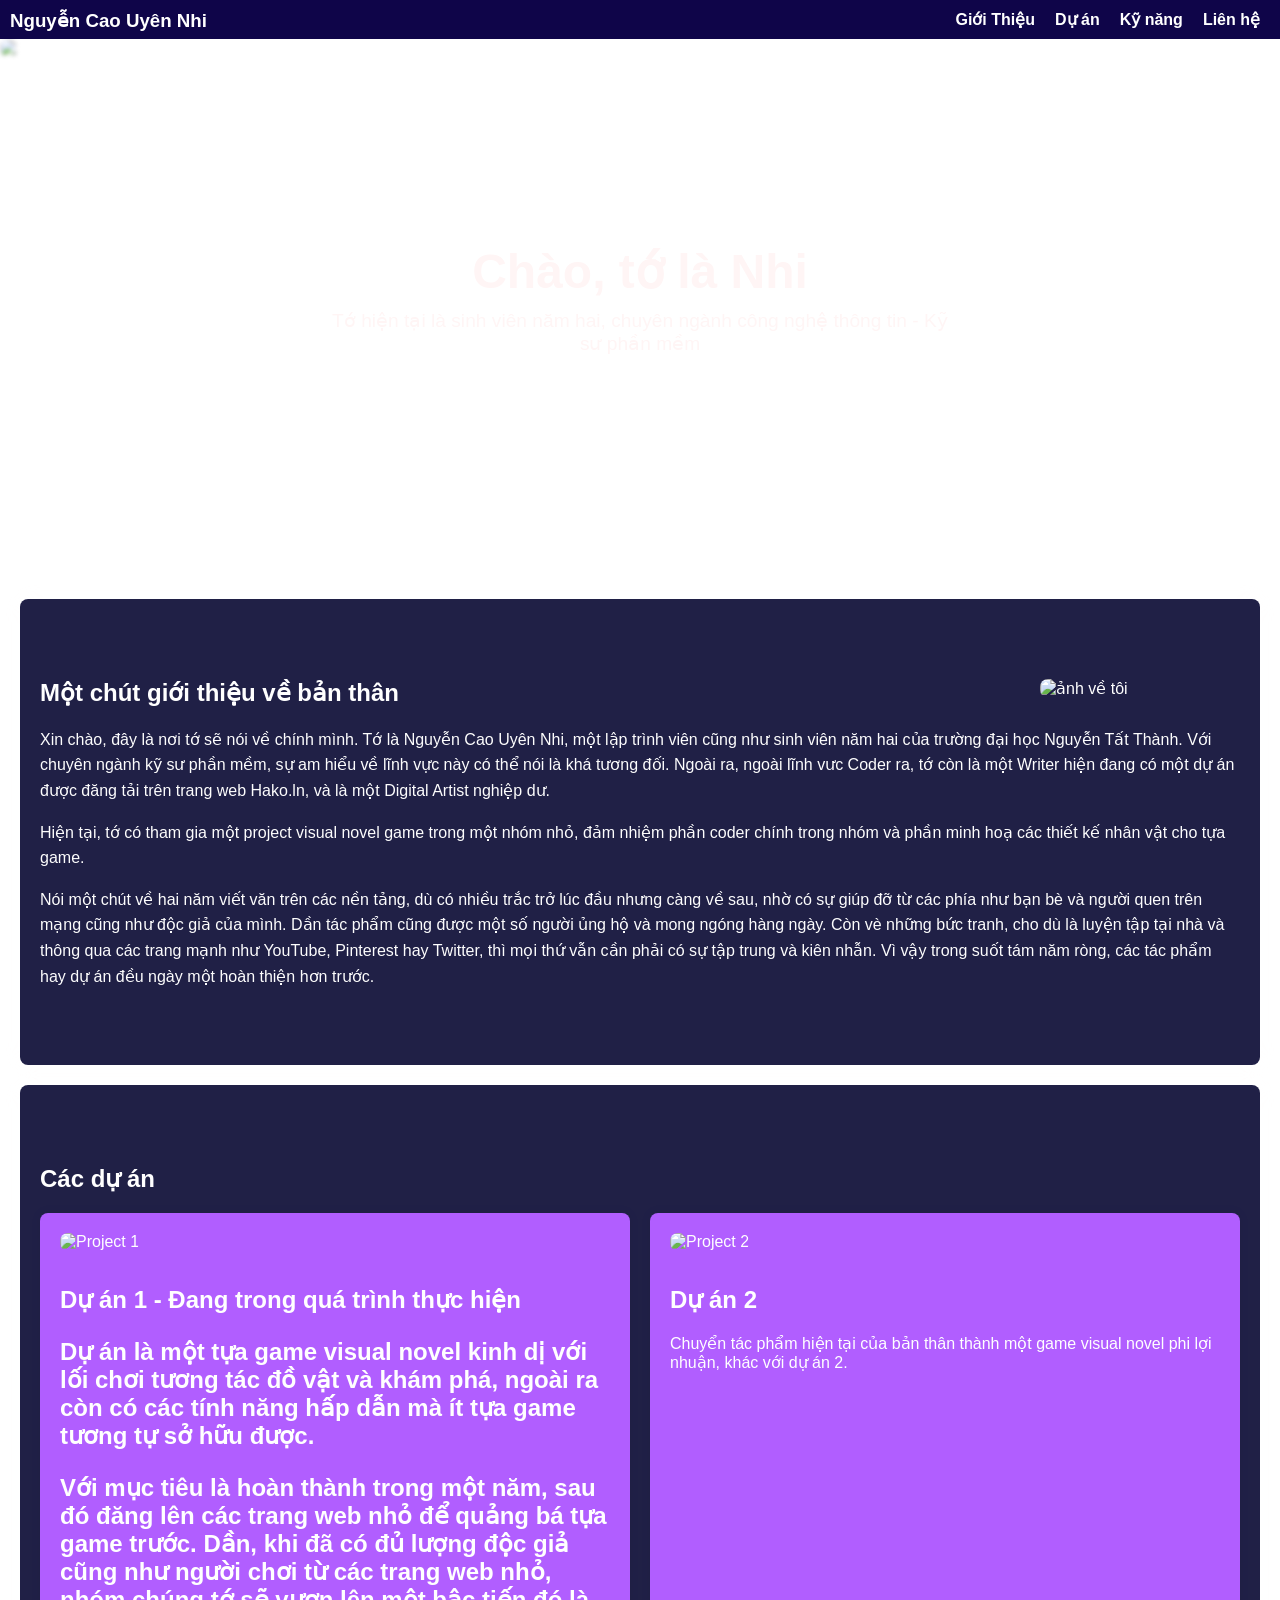
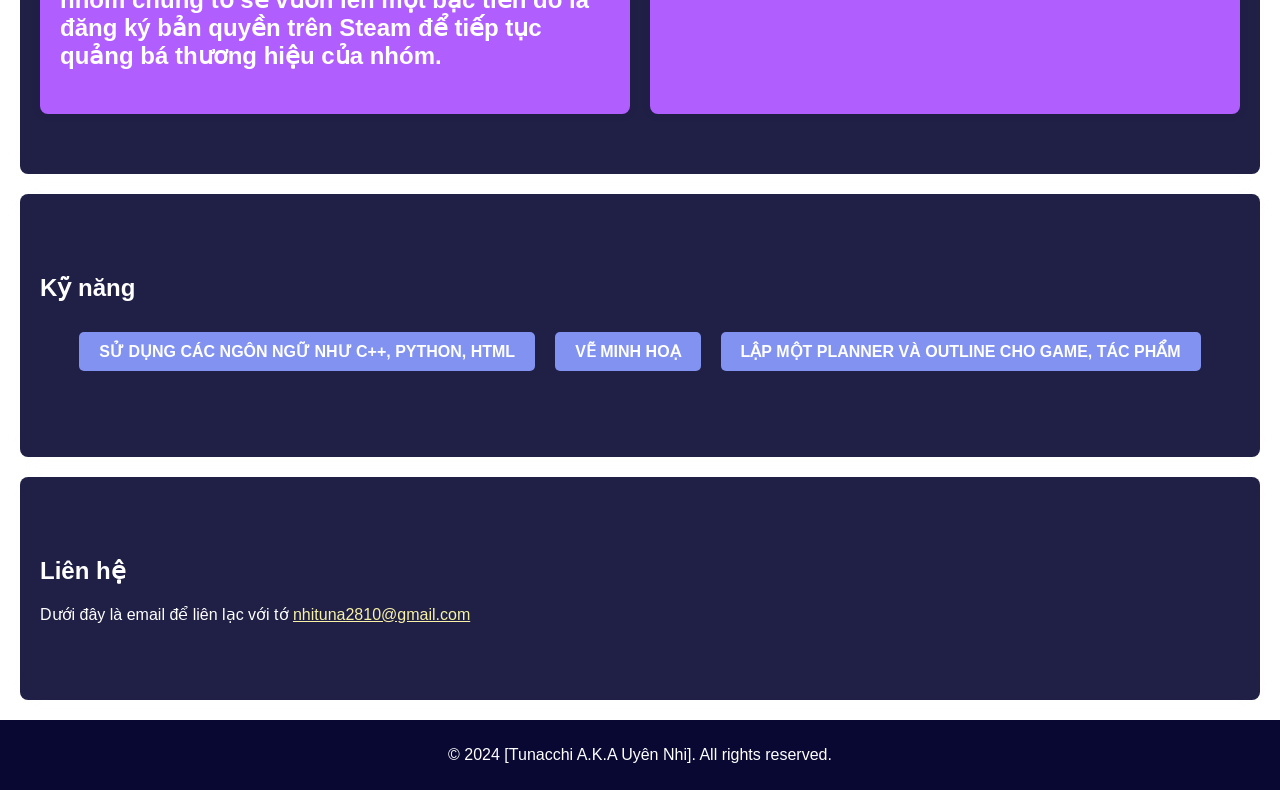
==== index.html @ 858b3e30 "first commit" ====
<!DOCTYPE html>
<html lang="en">
<head>
    <meta charset="UTF-8">
    <meta name="viewport" content="width=device-width, initial-scale=1.0">
    <title>Nguyễn Cao Uyên Nhi/2200008906</title>
    <link rel="stylesheet" href="styles.css">
</head>
<style>
body {
    margin: 0;
    padding: 0;
    background-image: url('D:/Portfolio/stuff/img/body-image.JPG'); 
    background-size: cover; 
    background-position: center; 
    background-repeat: no-repeat; 
    background-attachment: fixed; 
    font-family: Arial, sans-serif;
    color: rgb(255, 255, 255);
}


.header {
    position: relative; 
    height: 60vh; 
    overflow: hidden; 
}


.header-image {
    width: 100%; 
    height: 100%; 
    object-fit: cover; 
    filter: blur(2px); 
    opacity: 0.7; 
}


.header-content {
    position: absolute; 
    top: 50%; 
    left: 50%; 
    transform: translate(-50%, -50%); 
    text-align: center;
    color: #fff5f5;
}

.header-content h1 {
    font-size: 3em;
    margin: 0;
}

.header-content p {
    font-size: 1.2em;
    margin-top: 10px;
}

h3 {
    position: absolute; 
    top: 0; 
    left: 0; 
    margin: 10px; 
    font-size: 20; 
    text-decoration: none;
    color: #fff;
    font-weight: bold;
    transition: color 0.3s;
}


.btn-primary {
    display: inline-block;
    padding: 10px 20px;
    background-color: #007bff;
    color: #fff;
    text-decoration: none;
    border-radius: 5px;
    transition: background-color 0.3s ease;
}

.btn-primary:hover {
    background-color: #0056b3;
}

nav {
    display: grid;
    justify-content: end; 
    background-color: #0f0549;
    padding: 10px 20px;
}

.nav-links {
    list-style: none;
    margin: 0;
    padding: 0;
    display: grid;
    grid-auto-flow: column; 
    gap: 20px;
}

.nav-links li {
    display: flex;
    align-items: center;
}

.nav-links a {
    text-decoration: none;
    color: #fff;
    font-weight: bold;
    transition: color 0.3s;
}

.nav-links a:hover {
    color: #db5783;
}
section {
    padding: 60px 20px;
    margin: 20px auto;
    max-width: 1200px;
    background-color: #080833;
    border-radius: 8px;
    box-shadow: 0 0 20px rgba(255, 248, 248, 0.1);
    opacity: 0.9; 
}
section.content {
    padding: 20px; 
    background-color: #f9f9f9; 
    border: 1px solid #ddd; 
    border-radius: 5px;
}

img {
    width: 100%;
    border-radius: 8px;
    margin-bottom: 15px;
    transition: transform 0.5s ease;
    filter: blur(0)
}


.wrapped-image {
    float: right; /* Đặt ảnh sang bên phải và cho phép văn bản bọc xung quanh */
    margin: 0 0 10px 15px; /* Khoảng cách chỉ ở phía trái và phía dưới của ảnh */
    width: 200px; /* Đặt chiều rộng ảnh */
    height: auto; /* Tự động điều chỉnh chiều cao để giữ tỷ lệ */
}

/* Định dạng văn bản */
.content p {
    font-size: 16px; /* Kích thước chữ */
    line-height: 1.6; /* Khoảng cách giữa các dòng */
    color: #fdfdfd; /* Màu chữ */
}
.projects-grid {
    display: grid;
    grid-template-columns: repeat(auto-fit, minmax(300px, 1fr));
    gap: 20px;
}

.project {
    background-color: #a94dff;
    padding: 20px;
    border-radius: 8px;
    box-shadow: 0 0 10px rgba(0, 0, 0, 0.1);
    transition: transform 0.3s ease, box-shadow 0.3s ease;
}

.project:hover {
    transform: translateY(-10px);
    box-shadow: 0 0 20px rgba(0, 0, 0, 0.2);
}

.project img {
    width: 100%;
    border-radius: 8px;
    margin-bottom: 15px;
}

.skills-list {
    display: flex;
    justify-content: center;
    flex-wrap: wrap;
    list-style: none;
    padding: 0;
}

.skills-list li {
    background-color: #7487f0;
    color: #fff;
    padding: 10px 20px;
    margin: 10px;
    border-radius: 5px;
    font-weight: bold;
    text-transform: uppercase;
}

a {
    color: #f7f19d;
}

a:hover {
    color: red; /* Màu đỏ khi di chuột qua */
}

       
a:visited {
    color: #b6bbff; /* Màu tím khi liên kết đã được nhấp */
}

a:active {
    color: green; /* Màu xanh lá khi liên kết đang được nhấn */
}


footer {
    background-color: #080833;
    color: #fff;
    text-align: center;
    padding: 10px 0;
    position: relative;
}

</style>
<body>
    <h3 id="pageTitle">Nguyễn Cao Uyên Nhi</h3>
    <header>
        <nav>
            <ul class="nav-links">
                <li><a href="#about">Giới Thiệu</a></li>
                <li><a href="#projects">Dự án</a></li>
                <li><a href="#skills">Kỹ năng</a></li>
                <li><a href="#contact">Liên hệ</a></li>
            </ul>
        </nav>
    
    </header>
    <header class="header">
        <img src="D:/Portfolio/stuff/img/BG.PNG" alt="Header Background" class="header-image">
        <div class="header-content">
            <h1>Chào, tớ là Nhi</h1>
            <p>Tớ hiện tại là sinh viên năm hai, chuyên ngành công nghệ thông tin - Kỹ sư phần mềm</p>
        </div>
    </header>
    <section id="about">
        <div class="content">
            <img id="myImage" src="D:/Portfolio/stuff/img/myself.JPG" alt="ảnh về tôi" class="wrapped-image">
        <h2>Một chút giới thiệu về bản thân</h2>
        <p>Xin chào, đây là nơi tớ sẽ nói về chính mình. Tớ là Nguyễn Cao Uyên Nhi, một lập trình viên cũng như sinh viên năm hai của trường đại học Nguyễn Tất Thành. Với chuyên ngành kỹ sư phần mềm, sự am hiểu về lĩnh vực này có thể nói là khá tương đối. Ngoài ra, ngoài lĩnh vưc Coder ra, tớ còn là một Writer hiện đang có một dự án được đăng tải trên trang web Hako.ln, và là một Digital Artist nghiệp dư.</p>
        <p>Hiện tại, tớ có tham gia một project visual novel game trong một nhóm nhỏ, đảm nhiệm phần coder chính trong nhóm và phần minh hoạ các thiết kế nhân vật cho tựa game.</p>
        <p>Nói một chút về hai năm viết văn trên các nền tảng, dù có nhiều trắc trở lúc đầu nhưng càng về sau, nhờ có sự giúp đỡ từ các phía như bạn bè và người quen trên mạng cũng như độc giả của mình. Dần tác phẩm cũng được một số người ủng hộ và mong ngóng hàng ngày. Còn vè những bức tranh, cho dù là luyện tập tại nhà và thông qua các trang mạnh như YouTube, Pinterest hay Twitter, thì mọi thứ vẫn cần phải có sự tập trung và kiên nhẫn. Vì vậy trong suốt tám năm ròng, các tác phẩm hay dự án đều ngày một hoàn thiện hơn trước.</p>
        </div>

    <script src="image-ani.js"></script>
    </section>

    <section id="projects">
        <h2>Các dự án</h2>
        <div class="projects-grid">
            <div class="project">
                <img src="D:/Portfolio/stuff/img/pj1.png" alt="Project 1">
                <h2>Dự án 1 - Đang trong quá trình thực hiện</2>
                <p>Dự án là một tựa game visual novel kinh dị với lối chơi tương tác đồ vật và khám phá, ngoài ra còn có các tính năng hấp dẫn mà ít tựa game tương tự sở hữu được.</p>
                <p>Với mục tiêu là hoàn thành trong một năm, sau đó đăng lên các trang web nhỏ để quảng bá tựa game trước. Dần, khi đã có đủ lượng độc giả cũng như người chơi từ các trang web nhỏ, nhóm chúng tớ sẽ vươn lên một bậc tiến đó là đăng ký bản quyền trên Steam để tiếp tục quảng bá thương hiệu của nhóm.</p>
            </div>
            <div class="project">
                <img src="D:/Portfolio/stuff/img/pj2.png" alt="Project 2" width="700" height="800">
                <h2>Dự án 2</h2>
                <p>Chuyển tác phẩm hiện tại của bản thân thành một game visual novel phi lợi nhuận, khác với dự án 2.</p>
            </div>
        </div>
    </section>

    <section id="skills">
        <h2>Kỹ năng</h2>
        <ul class="skills-list">
            <li>Sử dụng các ngôn ngữ như C++, Python, HTML</li>
            <li>Vẽ minh hoạ</li>
            <li>Lập một planner và outline cho game, tác phẩm</li>
        </ul>
    </section>

    <section id="contact">
        <h2>Liên hệ</h2>
        <p>Dưới đây là email để liên lạc với tớ <a href="mailto:your.email@example.com">nhituna2810@gmail.com</a> </p>
    </section>

    <footer>
        <p>&copy; 2024 [Tunacchi A.K.A Uyên Nhi]. All rights reserved.</p>
    </footer>
</body>
</html>
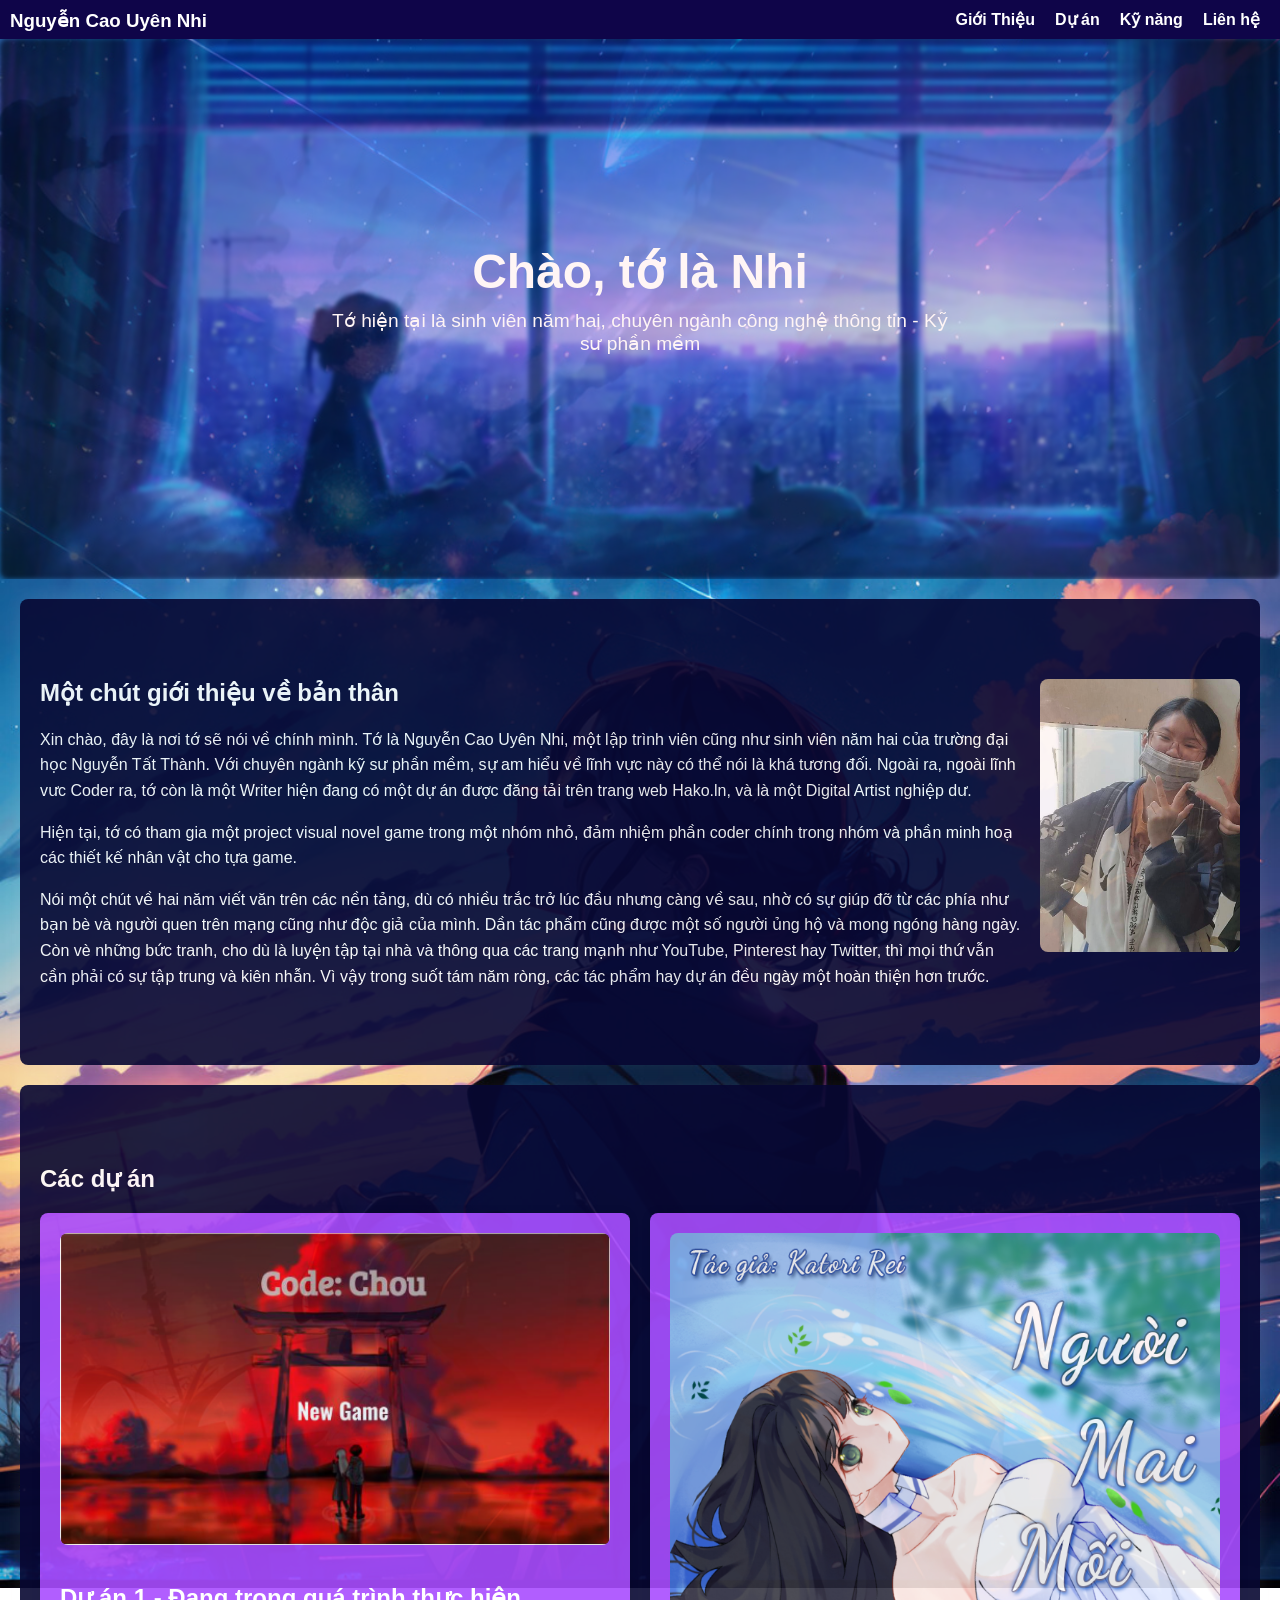
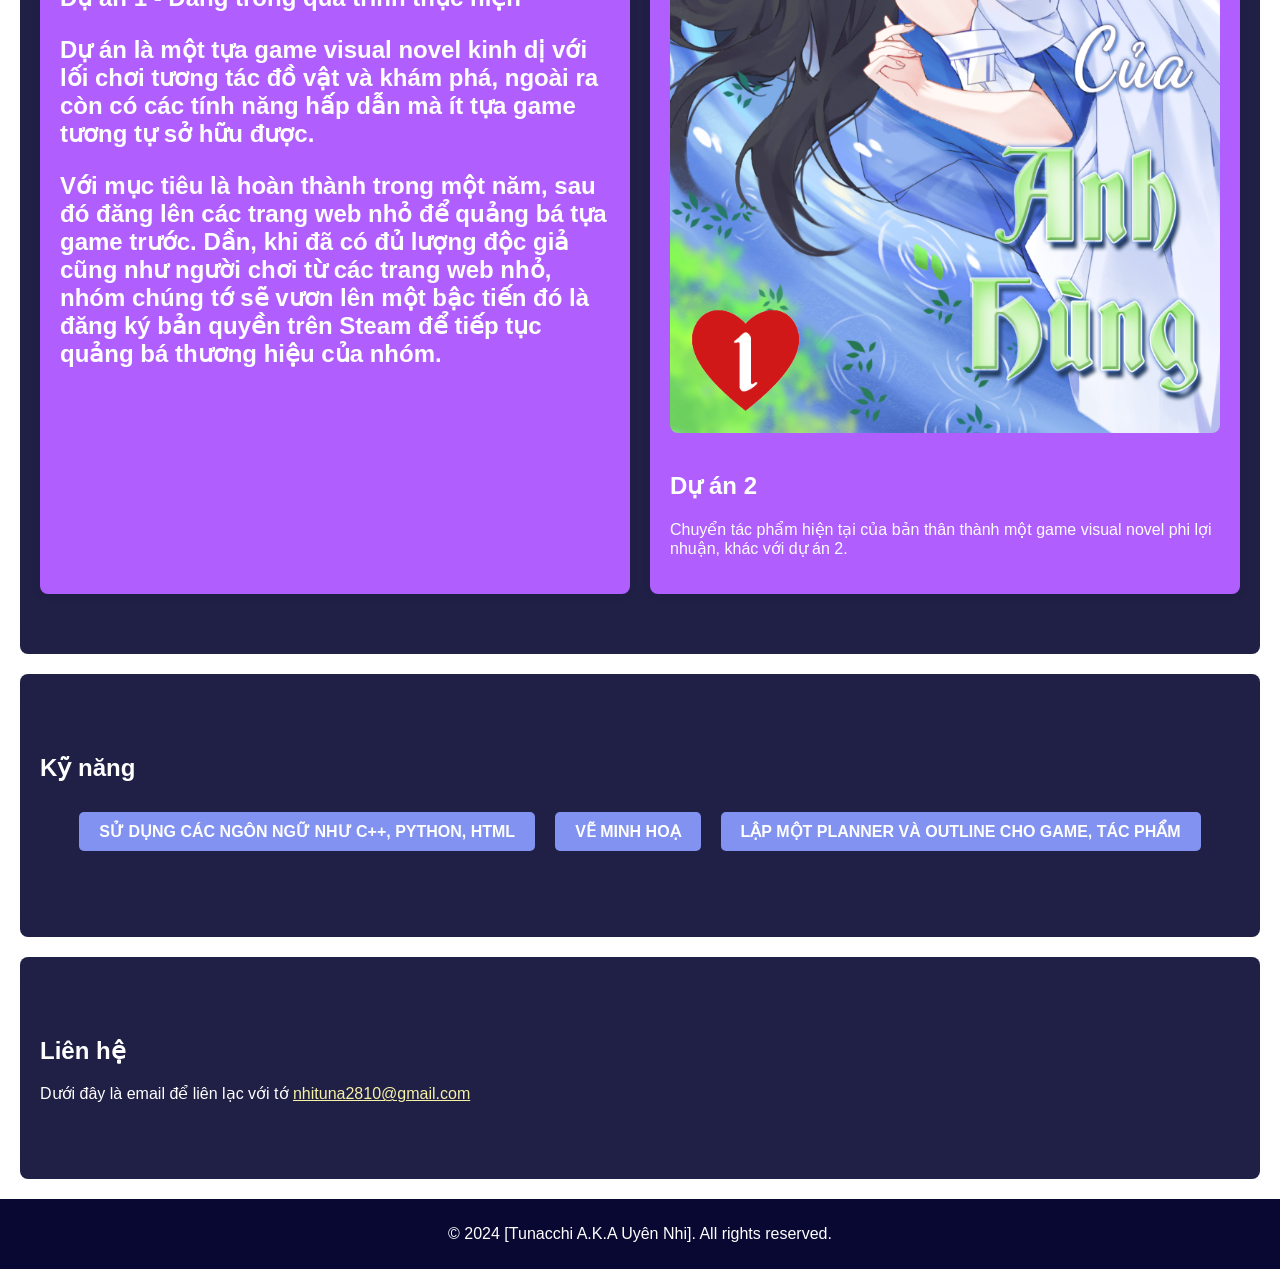
==== commit 3947e594: "Update index.html" ====
--- a/index.html
+++ b/index.html
@@ -10,7 +10,7 @@
 body {
     margin: 0;
     padding: 0;
-    background-image: url('D:/Portfolio/stuff/img/body-image.JPG'); 
+    background-image: url('./stuff/img/body-image.jpg'); 
     background-size: cover; 
     background-position: center; 
     background-repeat: no-repeat; 
@@ -139,17 +139,16 @@
 
 
 .wrapped-image {
-    float: right; /* Đặt ảnh sang bên phải và cho phép văn bản bọc xung quanh */
-    margin: 0 0 10px 15px; /* Khoảng cách chỉ ở phía trái và phía dưới của ảnh */
-    width: 200px; /* Đặt chiều rộng ảnh */
-    height: auto; /* Tự động điều chỉnh chiều cao để giữ tỷ lệ */
-}
-
-/* Định dạng văn bản */
+    float: right; 
+    margin: 0 0 10px 15px; 
+    width: 200px;
+    height: auto;
+}
+
 .content p {
-    font-size: 16px; /* Kích thước chữ */
-    line-height: 1.6; /* Khoảng cách giữa các dòng */
-    color: #fdfdfd; /* Màu chữ */
+    font-size: 16px;
+    line-height: 1.6; 
+    color: #fdfdfd;
 }
 .projects-grid {
     display: grid;
@@ -199,16 +198,16 @@
 }
 
 a:hover {
-    color: red; /* Màu đỏ khi di chuột qua */
+    color: red; 
 }
 
        
 a:visited {
-    color: #b6bbff; /* Màu tím khi liên kết đã được nhấp */
+    color: #b6bbff; 
 }
 
 a:active {
-    color: green; /* Màu xanh lá khi liên kết đang được nhấn */
+    color: green; 
 }
 
 
@@ -235,7 +234,7 @@
     
     </header>
     <header class="header">
-        <img src="D:/Portfolio/stuff/img/BG.PNG" alt="Header Background" class="header-image">
+        <img src="./stuff/img/BG.png" alt="Header Background" class="header-image">
         <div class="header-content">
             <h1>Chào, tớ là Nhi</h1>
             <p>Tớ hiện tại là sinh viên năm hai, chuyên ngành công nghệ thông tin - Kỹ sư phần mềm</p>
@@ -243,7 +242,7 @@
     </header>
     <section id="about">
         <div class="content">
-            <img id="myImage" src="D:/Portfolio/stuff/img/myself.JPG" alt="ảnh về tôi" class="wrapped-image">
+            <img id="myImage" src="./stuff/img/myself.jpg" alt="ảnh về tôi" class="wrapped-image">
         <h2>Một chút giới thiệu về bản thân</h2>
         <p>Xin chào, đây là nơi tớ sẽ nói về chính mình. Tớ là Nguyễn Cao Uyên Nhi, một lập trình viên cũng như sinh viên năm hai của trường đại học Nguyễn Tất Thành. Với chuyên ngành kỹ sư phần mềm, sự am hiểu về lĩnh vực này có thể nói là khá tương đối. Ngoài ra, ngoài lĩnh vưc Coder ra, tớ còn là một Writer hiện đang có một dự án được đăng tải trên trang web Hako.ln, và là một Digital Artist nghiệp dư.</p>
         <p>Hiện tại, tớ có tham gia một project visual novel game trong một nhóm nhỏ, đảm nhiệm phần coder chính trong nhóm và phần minh hoạ các thiết kế nhân vật cho tựa game.</p>
@@ -257,13 +256,13 @@
         <h2>Các dự án</h2>
         <div class="projects-grid">
             <div class="project">
-                <img src="D:/Portfolio/stuff/img/pj1.png" alt="Project 1">
+                <img src="./stuff/img/pj1.png" alt="Project 1">
                 <h2>Dự án 1 - Đang trong quá trình thực hiện</2>
                 <p>Dự án là một tựa game visual novel kinh dị với lối chơi tương tác đồ vật và khám phá, ngoài ra còn có các tính năng hấp dẫn mà ít tựa game tương tự sở hữu được.</p>
                 <p>Với mục tiêu là hoàn thành trong một năm, sau đó đăng lên các trang web nhỏ để quảng bá tựa game trước. Dần, khi đã có đủ lượng độc giả cũng như người chơi từ các trang web nhỏ, nhóm chúng tớ sẽ vươn lên một bậc tiến đó là đăng ký bản quyền trên Steam để tiếp tục quảng bá thương hiệu của nhóm.</p>
             </div>
             <div class="project">
-                <img src="D:/Portfolio/stuff/img/pj2.png" alt="Project 2" width="700" height="800">
+                <img src="./stuff/img/pj2.png" alt="Project 2" width="700" height="800">
                 <h2>Dự án 2</h2>
                 <p>Chuyển tác phẩm hiện tại của bản thân thành một game visual novel phi lợi nhuận, khác với dự án 2.</p>
             </div>
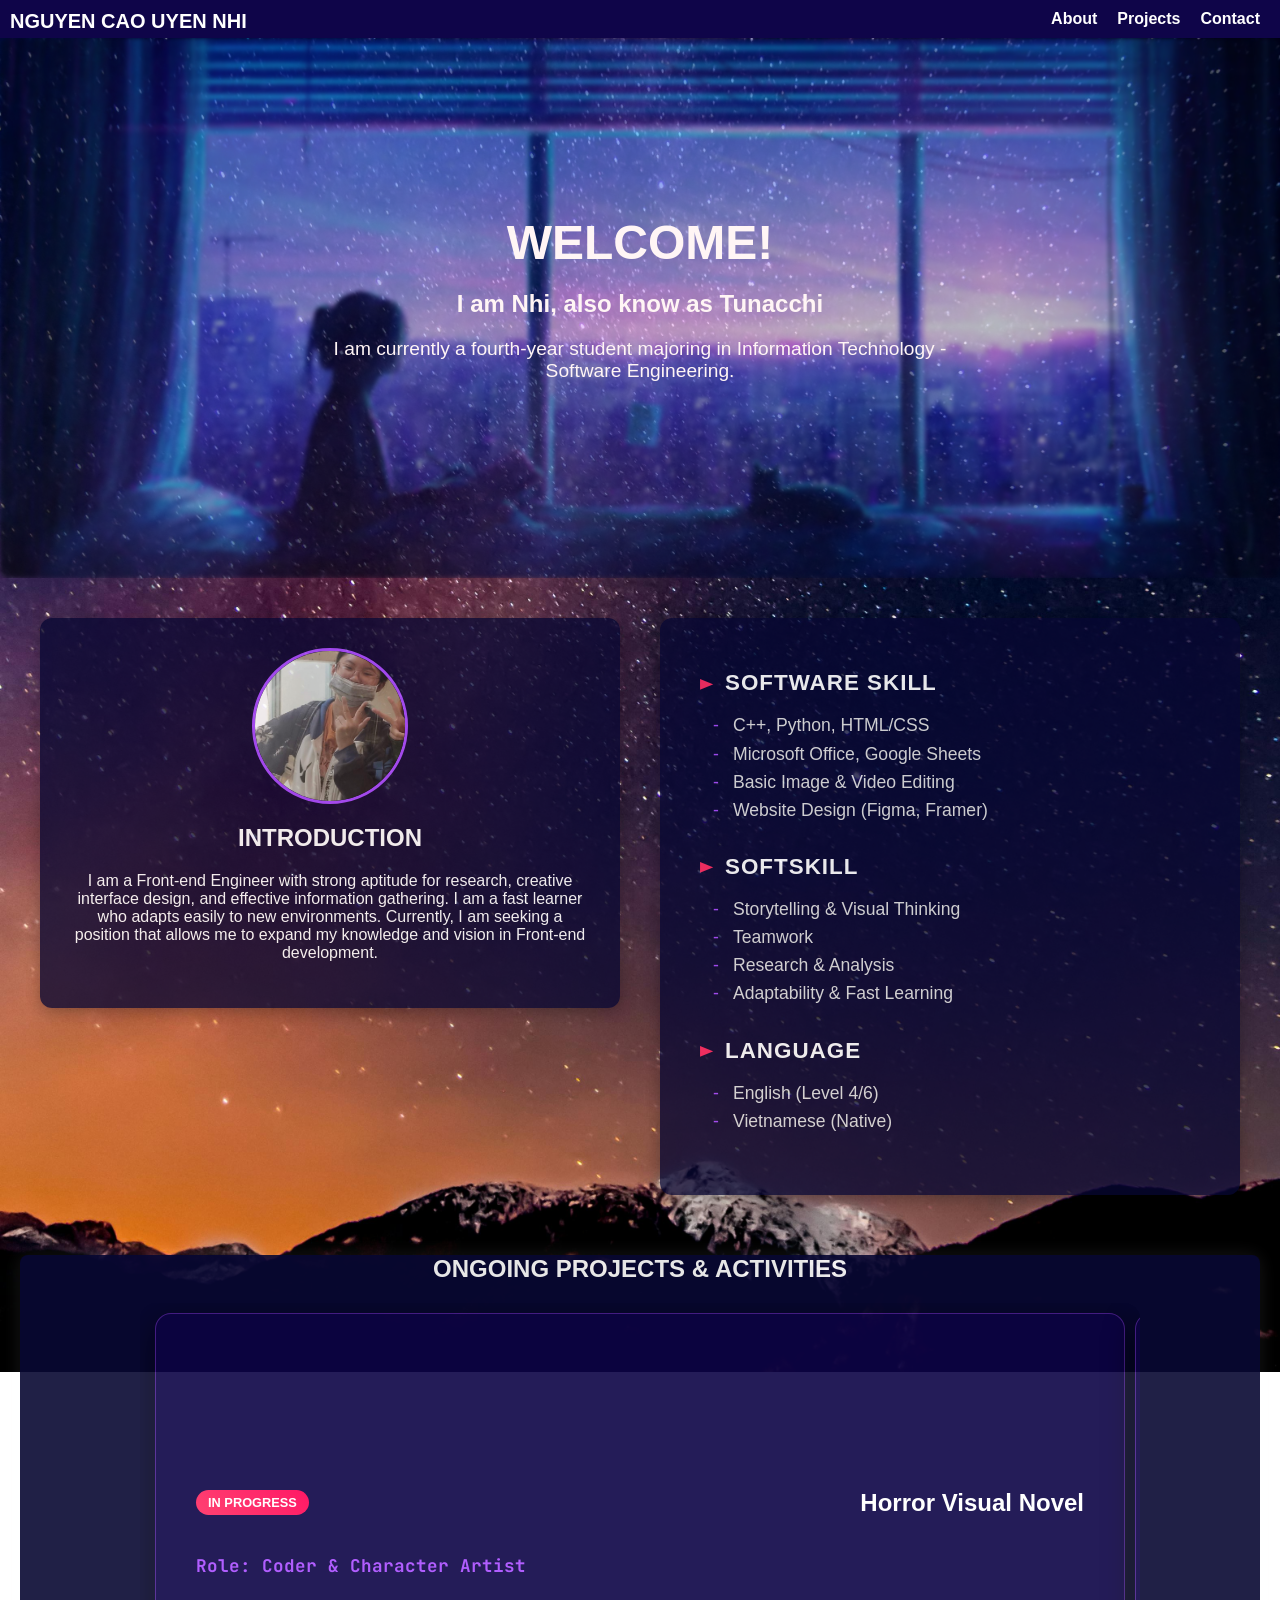
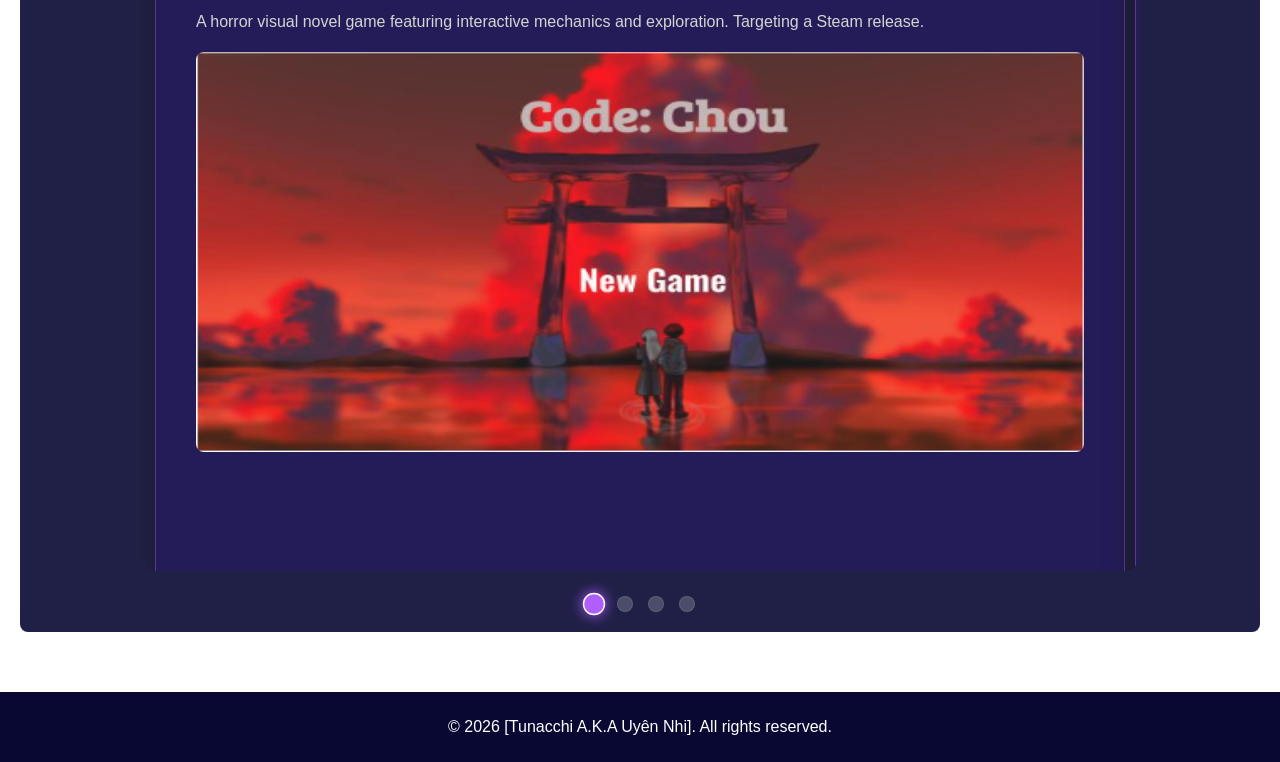
==== commit 169b96df: "Phần tiếng anh" ====
--- a/index.html
+++ b/index.html
@@ -3,232 +3,19 @@
 <head>
     <meta charset="UTF-8">
     <meta name="viewport" content="width=device-width, initial-scale=1.0">
-    <title>Nguyễn Cao Uyên Nhi/2200008906</title>
+    <title>Portfolio | Nguyễn Cao Uyên Nhi</title>
+    <link href="https://fonts.googleapis.com/css2?family=Inter:wght@400;600;800&family=JetBrains+Mono:wght@400;700&display=swap" rel="stylesheet">
     <link rel="stylesheet" href="styles.css">
+    
 </head>
-<style>
-body {
-    margin: 0;
-    padding: 0;
-    background-image: url('./stuff/img/body-image.jpg'); 
-    background-size: cover; 
-    background-position: center; 
-    background-repeat: no-repeat; 
-    background-attachment: fixed; 
-    font-family: Arial, sans-serif;
-    color: rgb(255, 255, 255);
-}
-
-
-.header {
-    position: relative; 
-    height: 60vh; 
-    overflow: hidden; 
-}
-
-
-.header-image {
-    width: 100%; 
-    height: 100%; 
-    object-fit: cover; 
-    filter: blur(2px); 
-    opacity: 0.7; 
-}
-
-
-.header-content {
-    position: absolute; 
-    top: 50%; 
-    left: 50%; 
-    transform: translate(-50%, -50%); 
-    text-align: center;
-    color: #fff5f5;
-}
-
-.header-content h1 {
-    font-size: 3em;
-    margin: 0;
-}
-
-.header-content p {
-    font-size: 1.2em;
-    margin-top: 10px;
-}
-
-h3 {
-    position: absolute; 
-    top: 0; 
-    left: 0; 
-    margin: 10px; 
-    font-size: 20; 
-    text-decoration: none;
-    color: #fff;
-    font-weight: bold;
-    transition: color 0.3s;
-}
-
-
-.btn-primary {
-    display: inline-block;
-    padding: 10px 20px;
-    background-color: #007bff;
-    color: #fff;
-    text-decoration: none;
-    border-radius: 5px;
-    transition: background-color 0.3s ease;
-}
-
-.btn-primary:hover {
-    background-color: #0056b3;
-}
-
-nav {
-    display: grid;
-    justify-content: end; 
-    background-color: #0f0549;
-    padding: 10px 20px;
-}
-
-.nav-links {
-    list-style: none;
-    margin: 0;
-    padding: 0;
-    display: grid;
-    grid-auto-flow: column; 
-    gap: 20px;
-}
-
-.nav-links li {
-    display: flex;
-    align-items: center;
-}
-
-.nav-links a {
-    text-decoration: none;
-    color: #fff;
-    font-weight: bold;
-    transition: color 0.3s;
-}
-
-.nav-links a:hover {
-    color: #db5783;
-}
-section {
-    padding: 60px 20px;
-    margin: 20px auto;
-    max-width: 1200px;
-    background-color: #080833;
-    border-radius: 8px;
-    box-shadow: 0 0 20px rgba(255, 248, 248, 0.1);
-    opacity: 0.9; 
-}
-section.content {
-    padding: 20px; 
-    background-color: #f9f9f9; 
-    border: 1px solid #ddd; 
-    border-radius: 5px;
-}
-
-img {
-    width: 100%;
-    border-radius: 8px;
-    margin-bottom: 15px;
-    transition: transform 0.5s ease;
-    filter: blur(0)
-}
-
-
-.wrapped-image {
-    float: right; 
-    margin: 0 0 10px 15px; 
-    width: 200px;
-    height: auto;
-}
-
-.content p {
-    font-size: 16px;
-    line-height: 1.6; 
-    color: #fdfdfd;
-}
-.projects-grid {
-    display: grid;
-    grid-template-columns: repeat(auto-fit, minmax(300px, 1fr));
-    gap: 20px;
-}
-
-.project {
-    background-color: #a94dff;
-    padding: 20px;
-    border-radius: 8px;
-    box-shadow: 0 0 10px rgba(0, 0, 0, 0.1);
-    transition: transform 0.3s ease, box-shadow 0.3s ease;
-}
-
-.project:hover {
-    transform: translateY(-10px);
-    box-shadow: 0 0 20px rgba(0, 0, 0, 0.2);
-}
-
-.project img {
-    width: 100%;
-    border-radius: 8px;
-    margin-bottom: 15px;
-}
-
-.skills-list {
-    display: flex;
-    justify-content: center;
-    flex-wrap: wrap;
-    list-style: none;
-    padding: 0;
-}
-
-.skills-list li {
-    background-color: #7487f0;
-    color: #fff;
-    padding: 10px 20px;
-    margin: 10px;
-    border-radius: 5px;
-    font-weight: bold;
-    text-transform: uppercase;
-}
-
-a {
-    color: #f7f19d;
-}
-
-a:hover {
-    color: red; 
-}
-
-       
-a:visited {
-    color: #b6bbff; 
-}
-
-a:active {
-    color: green; 
-}
-
-
-footer {
-    background-color: #080833;
-    color: #fff;
-    text-align: center;
-    padding: 10px 0;
-    position: relative;
-}
-
-</style>
 <body>
-    <h3 id="pageTitle">Nguyễn Cao Uyên Nhi</h3>
+    <h3 id="pageTitle">NGUYEN CAO UYEN NHI</h3>
     <header>
         <nav>
             <ul class="nav-links">
-                <li><a href="#about">Giới Thiệu</a></li>
-                <li><a href="#projects">Dự án</a></li>
-                <li><a href="#skills">Kỹ năng</a></li>
-                <li><a href="#contact">Liên hệ</a></li>
+                <li><a href="#about">About</a></li>
+                <li><a href="#projects">Projects</a></li>
+                <li><a href="contact.html">Contact</a></li>
             </ul>
         </nav>
     
@@ -236,55 +23,198 @@
     <header class="header">
         <img src="./stuff/img/BG.png" alt="Header Background" class="header-image">
         <div class="header-content">
-            <h1>Chào, tớ là Nhi</h1>
-            <p>Tớ hiện tại là sinh viên năm hai, chuyên ngành công nghệ thông tin - Kỹ sư phần mềm</p>
+            <h1>WELCOME!</h1>
+            <h2>I am Nhi, also know as Tunacchi</h2>
+            <p>I am currently a fourth-year student majoring in Information Technology - Software Engineering.</p>
         </div>
     </header>
-    <section id="about">
-        <div class="content">
-            <img id="myImage" src="./stuff/img/myself.jpg" alt="ảnh về tôi" class="wrapped-image">
-        <h2>Một chút giới thiệu về bản thân</h2>
-        <p>Xin chào, đây là nơi tớ sẽ nói về chính mình. Tớ là Nguyễn Cao Uyên Nhi, một lập trình viên cũng như sinh viên năm hai của trường đại học Nguyễn Tất Thành. Với chuyên ngành kỹ sư phần mềm, sự am hiểu về lĩnh vực này có thể nói là khá tương đối. Ngoài ra, ngoài lĩnh vưc Coder ra, tớ còn là một Writer hiện đang có một dự án được đăng tải trên trang web Hako.ln, và là một Digital Artist nghiệp dư.</p>
-        <p>Hiện tại, tớ có tham gia một project visual novel game trong một nhóm nhỏ, đảm nhiệm phần coder chính trong nhóm và phần minh hoạ các thiết kế nhân vật cho tựa game.</p>
-        <p>Nói một chút về hai năm viết văn trên các nền tảng, dù có nhiều trắc trở lúc đầu nhưng càng về sau, nhờ có sự giúp đỡ từ các phía như bạn bè và người quen trên mạng cũng như độc giả của mình. Dần tác phẩm cũng được một số người ủng hộ và mong ngóng hàng ngày. Còn vè những bức tranh, cho dù là luyện tập tại nhà và thông qua các trang mạnh như YouTube, Pinterest hay Twitter, thì mọi thứ vẫn cần phải có sự tập trung và kiên nhẫn. Vì vậy trong suốt tám năm ròng, các tác phẩm hay dự án đều ngày một hoàn thiện hơn trước.</p>
-        </div>
-
+    <div class="profile-container">
+    
+        <section id="about" class="split-section">
+            <div class="about-content">
+                <img src="./stuff/img/myself.jpg" alt="Avatar" class="avatar-img">
+                <h2>INTRODUCTION</h2>
+                <p>
+                    I am a Front-end Engineer with strong aptitude for research, creative interface design, and effective information gathering. 
+                    I am a fast learner who adapts easily to new environments. 
+                    Currently, I am seeking a position that allows me to expand my knowledge and vision in Front-end development.
+                </p>
+            </div>
+        </section>
+    <!--Phần Skill-->
+        <section id="skills" class="split-section">
+        
+            <div class="skill-block">
+                <h3>SOFTWARE SKILL</h3> <ul>
+                    <li>C++, Python, HTML/CSS</li>
+                    <li>Microsoft Office, Google Sheets</li>
+                    <li>Basic Image & Video Editing</li>
+                    <li>Website Design (Figma, Framer)</li>
+                </ul>
+            </div>
+    
+            <div class="skill-block">
+                <h3>SOFTSKILL</h3>
+                <ul>
+                    <li>Storytelling & Visual Thinking</li>
+                    <li>Teamwork</li>
+                    <li>Research & Analysis</li>
+                    <li>Adaptability & Fast Learning</li>
+                </ul>
+            </div>
+    
+            <div class="skill-block">
+                <h3>LANGUAGE</h3>
+                <ul>
+                    <li>English (Level 4/6)</li>
+                    <li>Vietnamese (Native)</li>
+                </ul>
+            </div>
+        </section>
+    
+    </div>
+        <!--Project-->
     <script src="image-ani.js"></script>
     </section>
 
-    <section id="projects">
-        <h2>Các dự án</h2>
-        <div class="projects-grid">
-            <div class="project">
-                <img src="./stuff/img/pj1.png" alt="Project 1">
-                <h2>Dự án 1 - Đang trong quá trình thực hiện</2>
-                <p>Dự án là một tựa game visual novel kinh dị với lối chơi tương tác đồ vật và khám phá, ngoài ra còn có các tính năng hấp dẫn mà ít tựa game tương tự sở hữu được.</p>
-                <p>Với mục tiêu là hoàn thành trong một năm, sau đó đăng lên các trang web nhỏ để quảng bá tựa game trước. Dần, khi đã có đủ lượng độc giả cũng như người chơi từ các trang web nhỏ, nhóm chúng tớ sẽ vươn lên một bậc tiến đó là đăng ký bản quyền trên Steam để tiếp tục quảng bá thương hiệu của nhóm.</p>
-            </div>
-            <div class="project">
-                <img src="./stuff/img/pj2.png" alt="Project 2" width="700" height="800">
-                <h2>Dự án 2</h2>
-                <p>Chuyển tác phẩm hiện tại của bản thân thành một game visual novel phi lợi nhuận, khác với dự án 2.</p>
-            </div>
+    <section id="projects" class="projects-section">
+        <h2 class="section-title">ONGOING PROJECTS & ACTIVITIES</h2>
+        
+        <div class="carousel-wrapper">
+            
+            <div class="carousel-view-port">
+                <div class="carousel-track">
+                    
+                    <div class="project-slide">
+                        <div class="project-card">
+                            <div class="card-header">
+                                <span class="status-tag">In Progress</span>
+                                <h3>Horror Visual Novel</h3>
+                            </div>
+                            <p class="role">Role: Coder & Character Artist</p>
+                            <p class="desc">A horror visual novel game featuring interactive mechanics and exploration. Targeting a Steam release.</p>
+                            <img src="./stuff/img/pj1.png" alt="Project1" class="project1-img" width="200" height="400">
+                        </div>
+                    </div>
+    
+                    <div class="project-slide">
+                        <div class="project-card">
+                            <div class="card-header">
+                                <span class="status-tag">Active</span>
+                                <h3>Visual Novel Adaptation</h3>
+                            </div>
+                            <p class="role">Role: Solo Developer</p>
+                            <p class="desc">A non-profit project adapting my original novel into a visual novel format.</p>
+                        </div>
+                    </div>
+    
+                    <div class="project-slide">
+                        <div class="project-card">
+                            <div class="card-header">
+                                <span class="status-tag">Serializing</span>
+                                <h3>Web Novel Writer</h3>
+                            </div>
+                            
+                            <p class="role">Role: Author</p>
+                            <p class="desc">
+                                Writing and publishing original light novels on Hako.ln community. Actively engaging with readers.
+                            </p>
+                                <div class="artwork-gallery">
+                                    <img src="./stuff/img/BiaNovel.png" alt="Novel 1" class="novel1-img">
+                                    <img src="./stuff/img/BiaNovel2.png" alt="Novel 2" class="novel2-img">
+                                </div>
+                        </div>
+                    </div>
+    
+                     <div class="project-slide">
+                        <div class="project-card">
+                            <div class="card-header">
+                                <span class="status-tag">Hobby</span>
+                                <h3>Digital Artist</h3>
+                            </div>
+                            <p class="role">Role: Digital Artist</p>
+                            <p class="desc">
+                                Creating character designs and illustrations for game and novels assets. Still open for commission.
+                            </p>
+                            
+                            <div class="artwork-gallery">
+                                <img src="./stuff/img/Bia-Hoa.png" alt="Art 1" class="commission1-img">
+                                
+                                <img src="./stuff/img/lafter.png" alt="Art 2" class="commission2-img">
+                            </div>
+                        </div>
+                    </div>
+    
+                </div>
+            </div>
+    
+            <div class="carousel-indicators"></div>
+            
         </div>
     </section>
 
-    <section id="skills">
-        <h2>Kỹ năng</h2>
-        <ul class="skills-list">
-            <li>Sử dụng các ngôn ngữ như C++, Python, HTML</li>
-            <li>Vẽ minh hoạ</li>
-            <li>Lập một planner và outline cho game, tác phẩm</li>
-        </ul>
-    </section>
-
-    <section id="contact">
-        <h2>Liên hệ</h2>
-        <p>Dưới đây là email để liên lạc với tớ <a href="mailto:your.email@example.com">nhituna2810@gmail.com</a> </p>
-    </section>
+    <script>
+        const track = document.querySelector('.carousel-track');
+        const slides = document.querySelectorAll('.project-slide');
+        const indicatorsContainer = document.querySelector('.carousel-indicators');
+        let currentIndex = 0;
+        let autoSlideInterval;
+    
+        // 1. Tự động tạo các chấm tròn dựa trên số lượng slide
+        slides.forEach((slide, index) => {
+            const dot = document.createElement('div');
+            dot.classList.add('dot');
+            if (index === 0) dot.classList.add('active'); // Chấm đầu tiên sáng
+            
+            // Khi bấm vào chấm
+            dot.addEventListener('click', () => {
+                goToSlide(index);
+                resetTimer(); // Reset bộ đếm giờ để không bị trượt loạn xạ
+            });
+            
+            indicatorsContainer.appendChild(dot);
+        });
+    
+        const dots = document.querySelectorAll('.dot');
+    
+        // 2. Hàm chuyển slide
+        function goToSlide(index) {
+            currentIndex = index;
+            
+            // Di chuyển đường ray
+            track.style.transform = `translateX(-${currentIndex * 100}%)`;
+            
+            // Cập nhật đèn sáng cho chấm tròn
+            dots.forEach(dot => dot.classList.remove('active'));
+            dots[currentIndex].classList.add('active');
+        }
+    
+        // 3. Hàm tự động chạy
+        function nextSlide() {
+            let nextIndex = currentIndex + 1;
+            if (nextIndex >= slides.length) {
+                nextIndex = 0;
+            }
+            goToSlide(nextIndex);
+        }
+    
+        // Khởi động bộ đếm giờ (3 giây chuyển 1 lần)
+        function startTimer() {
+            autoSlideInterval = setInterval(nextSlide, 3000);
+        }
+    
+        function resetTimer() {
+            clearInterval(autoSlideInterval); // Xóa bộ đếm cũ
+            startTimer(); // Bắt đầu bộ đếm mới
+        }
+    
+        // Bắt đầu chạy
+        startTimer();
+    </script>
+    
 
     <footer>
-        <p>&copy; 2024 [Tunacchi A.K.A Uyên Nhi]. All rights reserved.</p>
+        <p>&copy; 2026 [Tunacchi A.K.A Uyên Nhi]. All rights reserved.</p>
     </footer>
 </body>
 </html>
--- a/styles.css
+++ b/styles.css
@@ -0,0 +1,685 @@
+html {
+    scroll-behavior: smooth;
+}
+
+body {
+    margin: 0;
+    padding: 0;
+    background-image: url('./stuff/img/body-image.jpg'); 
+    background-size: cover; 
+    background-position: center; 
+    background-repeat: no-repeat; 
+    background-attachment: fixed; 
+    font-family: Arial, sans-serif;
+    color: rgb(255, 255, 255);
+}
+
+
+.header {
+    position: relative; 
+    height: 60vh; 
+    overflow: hidden; 
+}
+
+
+.header-image {
+    width: 100%; 
+    height: 100%; 
+    object-fit: cover; 
+    filter: blur(2px); 
+    opacity: 0.7; 
+}
+
+
+.header-content {
+    position: absolute; 
+    top: 50%; 
+    left: 50%; 
+    transform: translate(-50%, -50%); 
+    text-align: center;
+    color: #fff5f5;
+}
+
+.header-content h1 {
+    font-size: 3em;
+    margin: 0;
+}
+
+.header-content p {
+    font-size: 1.2em;
+    margin-top: 10px;
+}
+
+#pageTitle {   /* <--- Đổi chỗ này nè! */
+    position: absolute; 
+    top: 0; 
+    left: 0; 
+    margin: 10px; 
+    font-size: 20px; /* Nhớ thêm px vào số 20 cho chuẩn nha */
+    text-decoration: none;
+    color: #fff;
+    font-weight: bold;
+    transition: color 0.3s;
+    z-index: 1000; /* Thêm dòng này để tên cậu luôn nổi lên trên cùng */
+}
+
+
+.btn-primary {
+    display: inline-block;
+    padding: 10px 20px;
+    background-color: #007bff;
+    color: #fff;
+    text-decoration: none;
+    border-radius: 5px;
+    transition: background-color 0.3s ease;
+}
+
+.btn-primary:hover {
+    background-color: #0056b3;
+}
+
+nav {
+    display: grid;
+    justify-content: end; 
+    background-color: #0f0549;
+    padding: 10px 20px;
+}
+
+.nav-links {
+    list-style: none;
+    margin: 0;
+    padding: 0;
+    display: grid;
+    grid-auto-flow: column; 
+    gap: 20px;
+}
+
+.nav-links li {
+    display: flex;
+    align-items: center;
+}
+
+.nav-links a {
+    text-decoration: none;
+    color: #fff;
+    font-weight: bold;
+    transition: color 0.3s;
+}
+
+.nav-links a:hover {
+    color: #db5783;
+}
+section {
+    padding: 60px 20px;
+    margin: 20px auto;
+    max-width: 1200px;
+    background-color: #080833;
+    border-radius: 8px;
+    box-shadow: 0 0 20px rgba(255, 248, 248, 0.1);
+    opacity: 0.9; 
+}
+section.content {
+    padding: 20px; 
+    background-color: #f9f9f9; 
+    border: 1px solid #ddd; 
+    border-radius: 5px;
+}
+
+img {
+    width: 100%;
+    border-radius: 8px;
+    margin-bottom: 15px;
+    transition: transform 0.5s ease;
+    filter: blur(0)
+}
+
+
+.wrapped-image {
+    float: right; 
+    margin: 0 0 10px 15px; 
+    width: 200px;
+    height: auto;
+}
+
+.content p {
+    font-size: 16px;
+    line-height: 1.6; 
+    color: #fdfdfd;
+}
+.projects-grid {
+    display: grid;
+    grid-template-columns: repeat(auto-fit, minmax(300px, 1fr));
+    gap: 20px;
+}
+
+.project {
+    background-color: #a94dff;
+    padding: 20px;
+    border-radius: 8px;
+    box-shadow: 0 0 10px rgba(0, 0, 0, 0.1);
+    transition: transform 0.3s ease, box-shadow 0.3s ease;
+}
+
+.project:hover {
+    transform: translateY(-10px);
+    box-shadow: 0 0 20px rgba(0, 0, 0, 0.2);
+}
+
+.project img {
+    width: 100%;
+    border-radius: 8px;
+    margin-bottom: 15px;
+}
+
+.skills-list {
+    display: flex;
+    justify-content: center;
+    flex-wrap: wrap;
+    list-style: none;
+    padding: 0;
+}
+
+.skills-list li {
+    background-color: #7487f0;
+    color: #fff;
+    padding: 10px 20px;
+    margin: 10px;
+    border-radius: 5px;
+    font-weight: bold;
+    text-transform: uppercase;
+}
+
+a {
+    color: #f7f19d;
+}
+
+a:hover {
+    color: red; 
+}
+
+       
+a:visited {
+    color: #b6bbff; 
+}
+
+a:active {
+    color: green; 
+}
+
+
+footer {
+    background-color: #080833;
+    color: #fff;
+    text-align: center;
+    padding: 10px 0;
+    position: relative;
+}
+
+/* --- BỐ CỤC MỚI: TRÁI - PHẢI --- */
+
+/* Cái hộp bao quanh để chia 2 cột */
+.profile-container {
+    display: flex;
+    flex-wrap: wrap; /* Tự xuống dòng nếu màn hình điện thoại nhỏ */
+    max-width: 1200px;
+    margin: 40px auto;
+    gap: 40px; /* Khoảng cách giữa 2 cột */
+    align-items: flex-start; /* Căn hàng ngang bằng nhau ở mép trên */
+}
+
+/* Định dạng chung cho 2 cột */
+.split-section {
+    flex: 1; /* Chia đều không gian */
+    min-width: 300px; /* Không cho co nhỏ quá mức */
+    background: rgba(8, 8, 51, 0.85); /* Nền tối giống theme của cậu */
+    padding: 30px;
+    border-radius: 12px;
+    box-shadow: 0 4px 15px rgba(0,0,0,0.3);
+    margin: 0 !important; /* Ghi đè margin cũ */
+}
+
+/* --- TRANG TRÍ MỤC SKILL  --- */
+
+.skill-block {
+    margin-bottom: 30px;
+    text-align: left;
+    padding-left: 10px;
+}
+
+.skill-block h3 {
+    font-family: 'Arial', sans-serif; /* Hoặc font Inter cậu thích */
+    font-size: 1.4rem;
+    color: #ffffff;
+    margin-bottom: 15px;
+    text-transform: uppercase;
+    font-weight: bold;
+    letter-spacing: 1px;
+    
+    /* Quan trọng: Để chỉnh vị trí mũi tên */
+    display: flex; 
+    align-items: center;
+}
+
+/* ĐÂY RỒI! MÃ TẠO MŨI TÊN ĐỎ TỰ ĐỘNG */
+.skill-block h3::before {
+    content: "\25B6"; /* Mã Unicode của hình tam giác đặc */
+    color: #ff2e63;   /* Màu đỏ neon/hồng đậm */
+    margin-right: 12px;
+    font-size: 1rem;  /* Kích thước mũi tên */
+    transform: scaleY(0.8); /* Làm cho mũi tên hơi dẹt lại cho giống mẫu */
+}
+
+/* Phần danh sách bên dưới */
+.skill-block ul {
+    list-style: none;
+    padding-left: 28px; /* Thụt vào cho thẳng hàng với chữ trên */
+    margin: 0;
+}
+
+.skill-block ul li {
+    color: #e0e0e0;
+    font-size: 1.1rem;
+    line-height: 1.6;
+    position: relative;
+    padding-left: 5px;
+}
+
+/* Dấu gạch ngang màu trắng/tím ở đầu dòng */
+.skill-block ul li::before {
+    content: "-";
+    position: absolute;
+    left: -15px;
+    color: #a94dff; /* Màu tím nhẹ */
+}
+
+/* Ảnh Avatar ở cột trái */
+.avatar-img {
+    width: 150px;
+    height: 150px;
+    object-fit: cover;
+    border-radius: 50%; /* Bo tròn ảnh */
+    border: 3px solid #a94dff;
+    margin-bottom: 20px;
+    float: none !important; /* Bỏ float cũ */
+    display: block;
+    margin-left: auto;
+    margin-right: auto;
+}
+
+.about-content {
+    text-align: center; /* Căn giữa nội dung cột trái */
+}
+
+/* --- STYLE CHO PHẦN DỰ ÁN (PROJECTS) --- */
+
+/* --- CAROUSEL STYLE --- */
+
+.projects-section {
+    max-width: 1200px;
+    margin: 60px auto;
+    padding: 0 20px;
+    text-align: center; /* Căn giữa tiêu đề */
+}
+
+/* Khung hiển thị (chỉ hiện 1 cái tại 1 thời điểm) */
+.carousel-container {
+    width: 100%;
+    max-width: 1000px; /* Tăng từ 700px lên 1000px cho rộng */
+    margin: 0 auto;
+    overflow: hidden;
+    position: relative;
+    /* Bỏ border-radius ở đây để nó không cắt mất góc của thẻ bên trong */
+    padding: 10px; /* Thêm chút đệm để bóng đổ không bị cắt */
+}
+
+/* Đường ray chứa tất cả các slide nằm ngang */
+.carousel-track {
+    display: flex;
+    transition: transform 0.6s ease-in-out; /* Hiệu ứng trượt mượt mà */
+    width: 100%;
+}
+
+/* Mỗi phần tử slide chiếm 100% khung hình */
+.project-slide {
+    min-width: 100%;
+    box-sizing: border-box;
+    padding: 0 15px; /* Khoảng cách giữa các slide khi trượt */
+}
+
+/* Giao diện thẻ bài (giữ nguyên style cũ nhưng chỉnh lại chút) */
+.project-card {
+    background: rgba(15, 5, 73, 0.9);
+    border: 1px solid rgba(169, 77, 255, 0.4);
+    border-radius: 16px; /* Bo góc tròn hơn chút */
+    padding: 50px; /* Tăng khoảng cách bên trong cho thoáng */
+    text-align: left;
+    height: 100%;
+    
+    /* Thêm độ sâu cho thẻ nổi bật hơn */
+    box-shadow: 0 10px 30px rgba(0, 0, 0, 0.5); 
+    display: flex; /* Dùng flex để dàn xếp nội dung gọn hơn */
+    flex-direction: column; /* Xếp dọc từ trên xuống */
+    justify-content: center; /* Căn giữa nội dung theo chiều dọc */
+}
+
+.card-header {
+    display: flex;
+    justify-content: space-between;
+    align-items: center;
+    margin-bottom: 20px;
+    flex-wrap: wrap;
+    gap: 15px;
+}
+
+.project-card h3 {
+    margin: 0;
+    color: #fff;
+    font-size: 1.5rem; /* Chữ to hơn cho nổi bật */
+    font-weight: bold;
+}
+
+.status-tag {
+    background: linear-gradient(45deg, #ff2e63, #ff0055);
+    color: white;
+    padding: 5px 12px;
+    border-radius: 20px;
+    font-size: 0.8rem;
+    font-weight: bold;
+    text-transform: uppercase;
+}
+
+.role {
+    color: #a94dff;
+    font-weight: bold;
+    font-size: 1.1rem;
+    margin-bottom: 15px;
+    font-family: 'JetBrains Mono', monospace;
+}
+
+.desc {
+    color: #d1d1d1;
+    font-size: 1rem;
+    line-height: 1.7;
+}
+
+/* --- CAROUSEL STYLE FINAL FIX --- */
+
+.carousel-wrapper {
+    max-width: 1000px;
+    margin: 0 auto;
+    position: relative;
+    /* Không dùng overflow hidden ở đây để tránh cắt mất bóng đổ */
+}
+
+.carousel-view-port {
+    overflow: hidden; /* Chỉ ẩn phần thừa ở khung này thôi */
+    border-radius: 16px;
+    padding: 10px; /* Chừa chỗ cho bóng đổ không bị cắt */
+}
+
+.carousel-track {
+    display: flex;
+    transition: transform 0.5s cubic-bezier(0.25, 1, 0.5, 1); /* Hiệu ứng trượt siêu mượt */
+    width: 100%;
+}
+
+.project-slide {
+    min-width: 100%; /* Mỗi slide chiếm trọn khung hình */
+    box-sizing: border-box;
+    padding: 0 5px;
+}
+
+.project-card {
+    background: rgba(15, 5, 73, 0.9);
+    border: 1px solid rgba(169, 77, 255, 0.4);
+    border-radius: 16px;
+    padding: 40px;
+    min-height: 250px; /* Đặt chiều cao tối thiểu cho đều */
+    box-shadow: 0 10px 30px rgba(0, 0, 0, 0.5); 
+    text-align: left;
+}
+
+/* --- PHẦN NÚT TRÒN (DOTS) --- */
+.carousel-indicators {
+    display: flex;
+    justify-content: center;
+    gap: 15px;
+    margin-top: 25px; /* QUAN TRỌNG: Đẩy nút xuống xa khỏi thẻ dự án */
+    padding-bottom: 20px;
+}
+
+.dot {
+    width: 14px;
+    height: 14px;
+    background-color: rgba(255, 255, 255, 0.2);
+    border-radius: 50%;
+    cursor: pointer;
+    transition: all 0.3s ease;
+    border: 1px solid rgba(255, 255, 255, 0.1);
+}
+
+.dot:hover {
+    background-color: rgba(255, 255, 255, 0.8);
+    transform: scale(1.2);
+}
+
+.dot.active {
+    background-color: #a94dff; /* Màu tím */
+    box-shadow: 0 0 10px #a94dff;
+    transform: scale(1.4);
+    border-color: #fff;
+}
+
+/* --- TRANG LIÊN HỆ RIÊNG (CONTACT PAGE) --- */
+
+.contact-page {
+    /* Giữ nguyên background vũ trụ của cậu */
+    height: 100vh; /* Full màn hình */
+    display: flex;
+    justify-content: center;
+    align-items: center;
+    overflow: hidden; /* Không cho cuộn */
+}
+
+.contact-wrapper {
+    text-align: center;
+    max-width: 800px;
+    padding: 20px;
+    animation: fadeIn 1s ease-in-out;
+}
+
+/* Hiệu ứng hiện dần lên cho đẹp */
+@keyframes fadeIn {
+    from { opacity: 0; transform: translateY(20px); }
+    to { opacity: 1; transform: translateY(0); }
+}
+
+.contact-title {
+    font-size: 3rem;
+    color: #fff;
+    margin-bottom: 10px;
+    text-transform: uppercase;
+    text-shadow: 0 0 20px rgba(169, 77, 255, 0.8);
+}
+
+.contact-subtitle {
+    color: #d1d1d1;
+    font-size: 1.1rem;
+    margin-bottom: 50px;
+    max-width: 600px;
+    margin-left: auto;
+    margin-right: auto;
+}
+
+/* Lưới chứa các thẻ liên hệ */
+.social-grid {
+    display: grid;
+    grid-template-columns: repeat(auto-fit, minmax(250px, 1fr));
+    gap: 20px;
+}
+
+/* Thẻ liên hệ (Card) */
+.social-card {
+    background: rgba(15, 5, 73, 0.6);
+    backdrop-filter: blur(10px);
+    border: 1px solid rgba(255, 255, 255, 0.1);
+    border-radius: 15px;
+    padding: 20px;
+    display: flex;
+    align-items: center;
+    gap: 20px;
+    text-decoration: none;
+    transition: all 0.3s ease;
+    cursor: pointer;
+}
+
+.icon-box {
+    width: 50px;
+    height: 50px;
+    border-radius: 50%;
+    display: flex;
+    align-items: center;
+    justify-content: center;
+    font-size: 24px;
+    background: rgba(255,255,255,0.1);
+    color: #fff;
+    transition: all 0.3s ease;
+}
+
+.card-info h3 {
+    margin: 0;
+    color: #fff;
+    font-size: 1.1rem;
+    text-align: left;
+}
+
+.card-info span {
+    color: #aaa;
+    font-size: 0.9rem;
+}
+
+/* --- MÀU SẮC RIÊNG CHO TỪNG LOẠI --- */
+
+/* Email: Vàng/Cam */
+.social-card.email:hover {
+    border-color: #f7b731;
+    background: rgba(247, 183, 49, 0.1);
+    transform: translateY(-5px);
+}
+.social-card.email:hover .icon-box {
+    background: #f7b731;
+    box-shadow: 0 0 15px #f7b731;
+}
+
+/* Facebook: Xanh dương */
+.social-card.facebook:hover {
+    border-color: #1877f2;
+    background: rgba(24, 119, 242, 0.1);
+    transform: translateY(-5px);
+}
+.social-card.facebook:hover .icon-box {
+    background: #1877f2;
+    box-shadow: 0 0 15px #1877f2;
+}
+
+/* Discord: Tím xanh */
+.social-card.discord:hover {
+    border-color: #5865F2;
+    background: rgba(88, 101, 242, 0.1);
+    transform: translateY(-5px);
+}
+.social-card.discord:hover .icon-box {
+    background: #5865F2;
+    box-shadow: 0 0 15px #5865F2;
+}
+
+/* Hako/Writer: Hồng tím */
+.social-card.hako:hover {
+    border-color: #e056fd;
+    background: rgba(224, 86, 253, 0.1);
+    transform: translateY(-5px);
+}
+.social-card.hako:hover .icon-box {
+    background: #e056fd;
+    box-shadow: 0 0 15px #e056fd;
+}
+
+/* Nút quay về trang chủ */
+.back-home-btn {
+    position: absolute;
+    top: 30px;
+    left: 30px;
+    color: #fff;
+    text-decoration: none;
+    font-weight: bold;
+    display: flex;
+    align-items: center;
+    gap: 10px;
+    padding: 10px 20px;
+    border: 1px solid rgba(255,255,255,0.2);
+    border-radius: 30px;
+    transition: 0.3s;
+}
+
+.back-home-btn:hover {
+    background: #fff;
+    color: #000;
+}
+
+/* Ảnh dự án */
+
+.commission1-img {
+    width: 400px;
+    height: auto; 
+
+    max-width: 100%; 
+    display: block; /* Để căn giữa hoặc xử lý khoảng trống thừa bên dưới dễ hơn */
+}
+
+.commission2-img {
+    width: 400px;
+    height: auto; 
+
+    max-width: 100%; 
+    display: block; 
+}
+
+.novel1-img {
+    width: 400px;
+    height: auto; 
+
+    max-width: 100%; 
+    display: block; 
+}
+
+.novel2-img {
+    width: 400px;
+    height: auto; 
+
+    max-width: 100%; 
+    display: block; 
+}
+/* --- STYLE CHO 2 ẢNH NẰM CẠNH NHAU --- */
+
+.artwork-gallery {
+    display: flex;       /* Dàn hàng ngang */
+    gap: 15px;           /* Khoảng cách giữa 2 ảnh */
+    margin-top: 20px;    /* Cách đoạn văn bản bên trên một chút */
+    justify-content: space-between; /* Chia đều khoảng trống */
+}
+
+.art-img {
+    width: 48%;          /* Mỗi ảnh chiếm gần một nửa chiều rộng */
+    height: 250px;       /* Chiều cao cố định để 2 ảnh bằng nhau chẵn chòi */
+    object-fit: cover;   /* Cắt ảnh tự động để lấp đầy khung mà không bị méo */
+    border-radius: 10px; /* Bo góc cho xinh */
+    border: 1px solid rgba(169, 77, 255, 0.3); /* Viền tím mờ */
+    transition: transform 0.3s ease;
+}
+
+/* Hiệu ứng khi di chuột vào ảnh */
+.art-img:hover {
+    transform: scale(1.05); /* Phóng to nhẹ */
+    box-shadow: 0 5px 15px rgba(0,0,0,0.5);
+    border-color: #fff;
+}
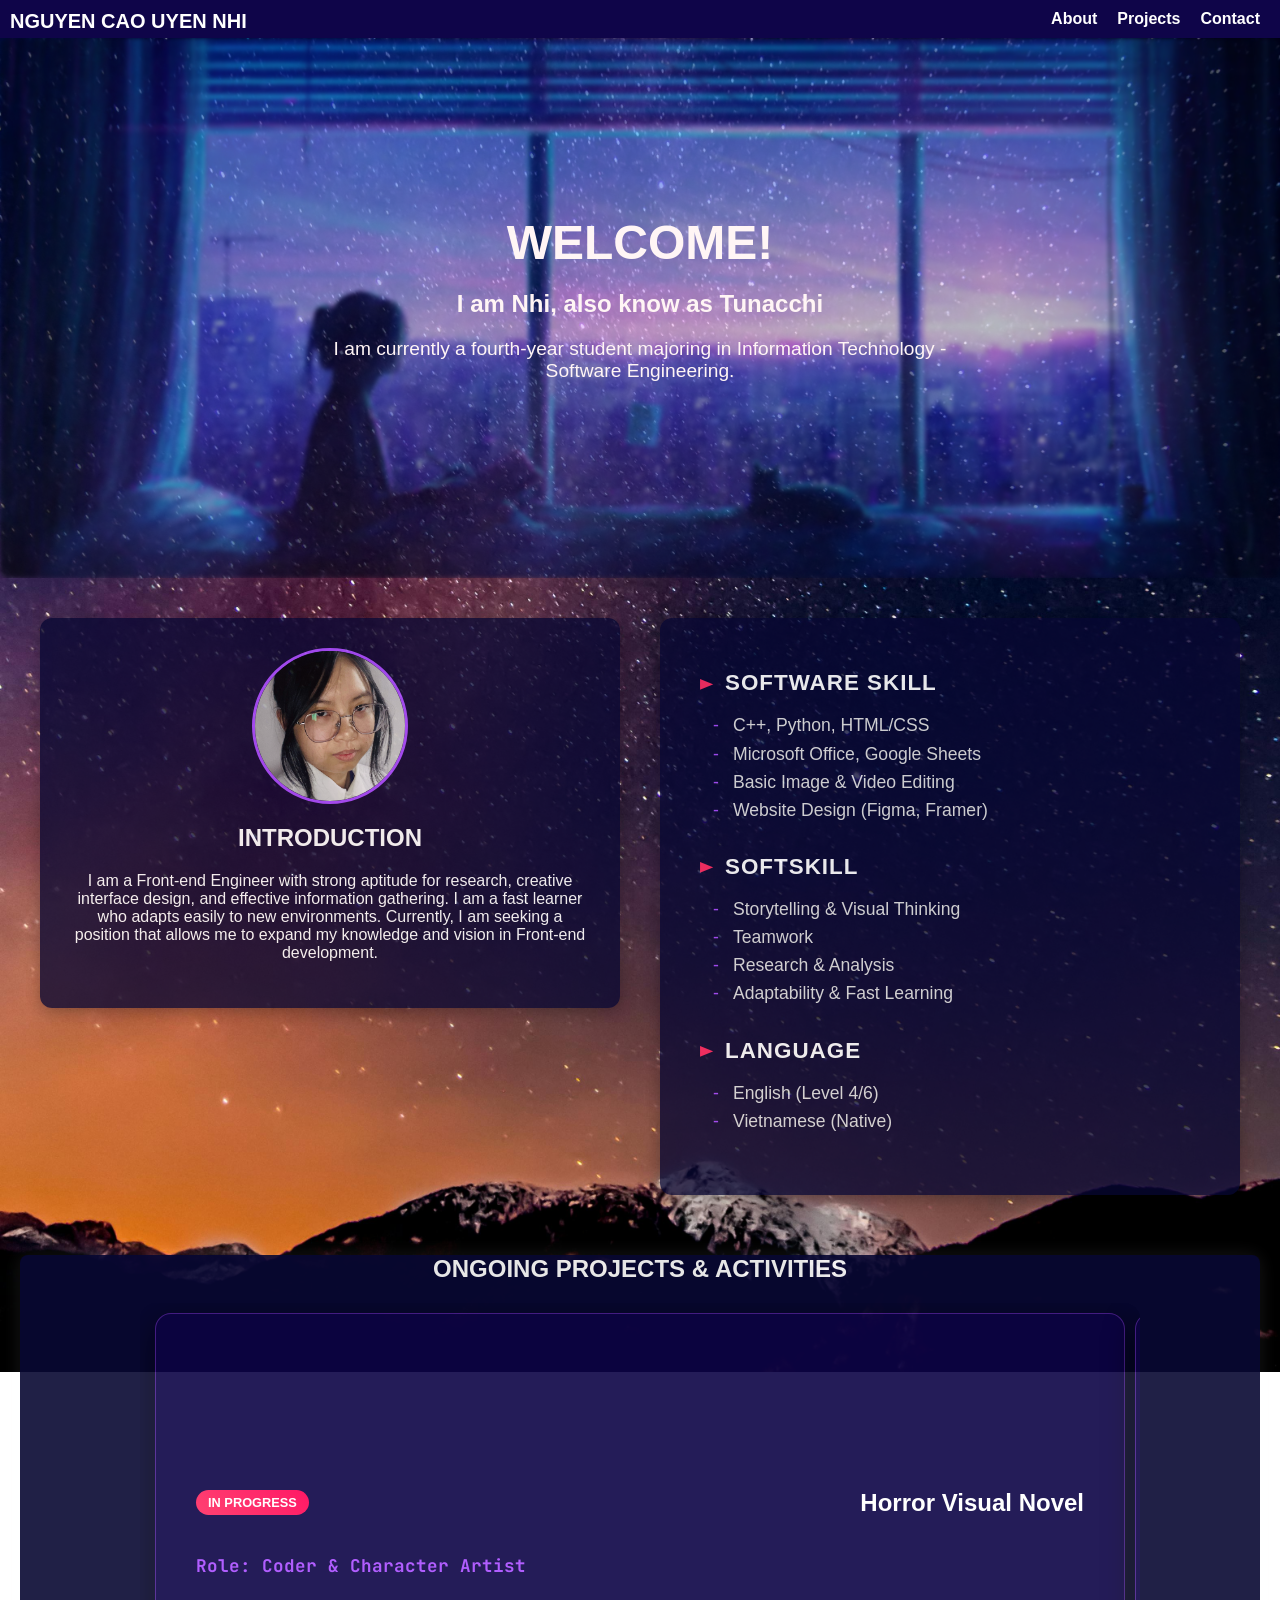
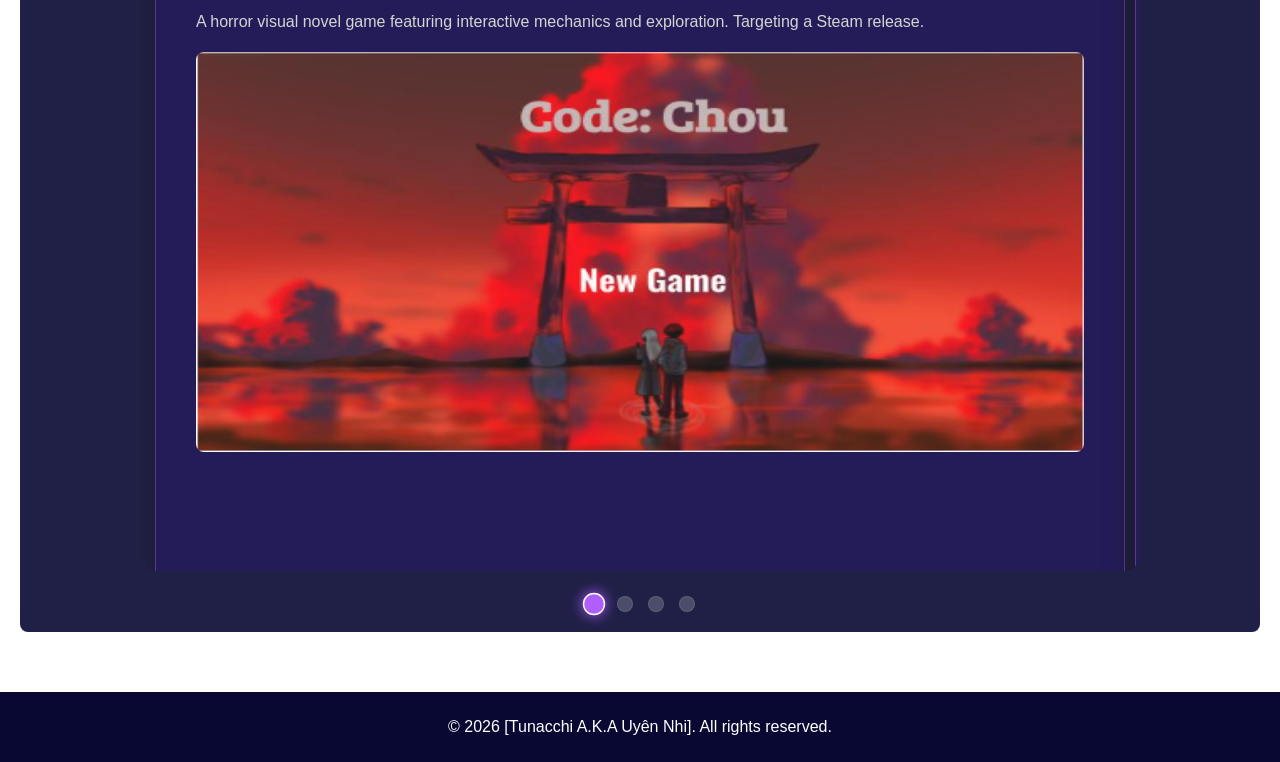
==== commit 4fe5752b: "thay ảnh" ====
--- a/index.html
+++ b/index.html
@@ -104,7 +104,11 @@
                                 <h3>Visual Novel Adaptation</h3>
                             </div>
                             <p class="role">Role: Solo Developer</p>
-                            <p class="desc">A non-profit project adapting my original novel into a visual novel format.</p>
+                            <p class="desc">A non-profit project adapting the original novel of Author Mikazuki Gwen, into a visual novel format.</p>
+                            <div class="artwork-gallery">
+                                <img src="./stuff/img/hoa_hime_meo_meo_.png" alt="HoaHime" class="HoaHime-img">
+                            </div>
+ 
                         </div>
                     </div>
     
--- a/styles.css
+++ b/styles.css
@@ -659,6 +659,14 @@
     max-width: 100%; 
     display: block; 
 }
+
+.HoaHime-img {
+    width: 400px;
+    height: auto; 
+
+    max-width: 100%; 
+    display: block; 
+}
 /* --- STYLE CHO 2 ẢNH NẰM CẠNH NHAU --- */
 
 .artwork-gallery {
